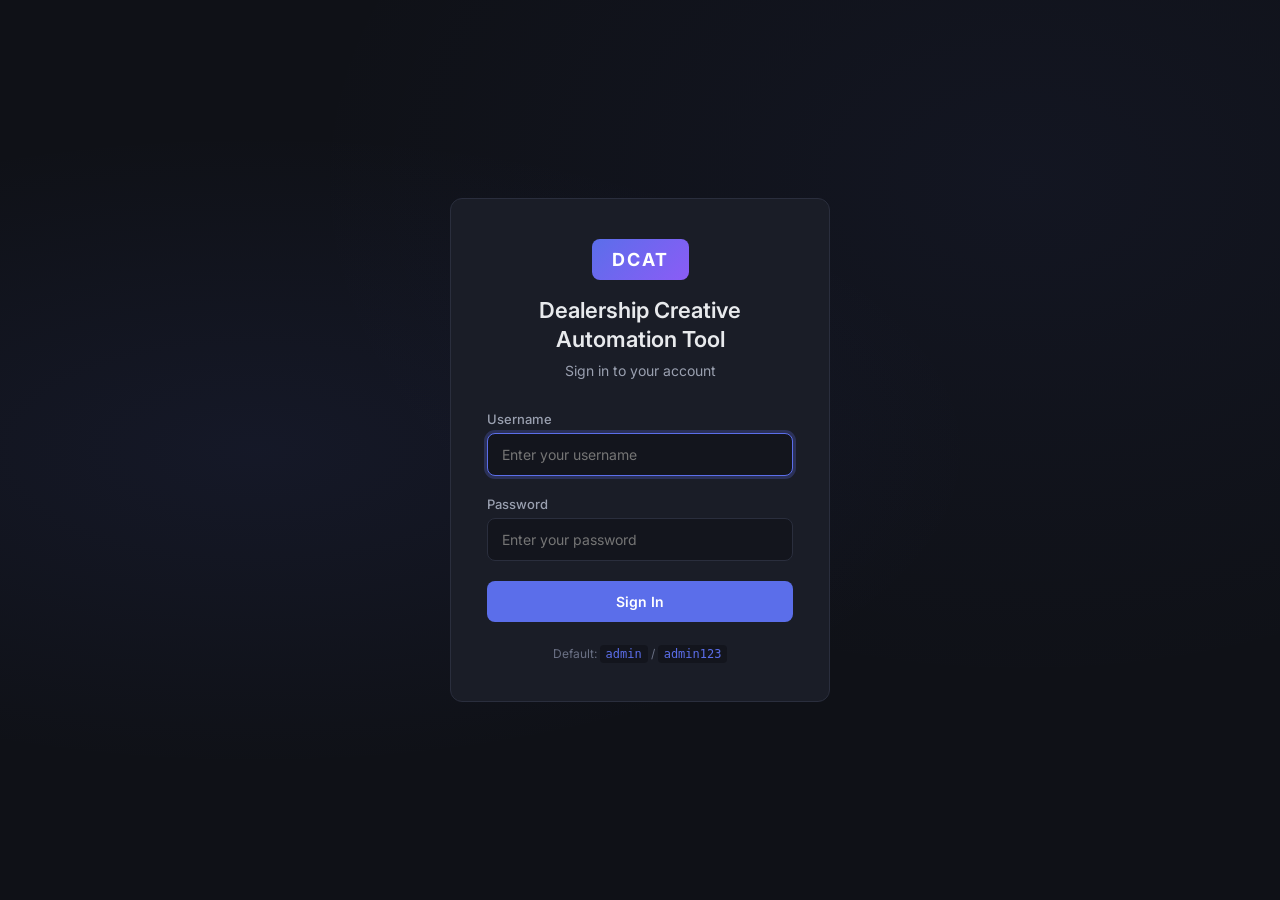
==== frontend/dashboard.html @ 7fcfabf3 "project" ====
<!DOCTYPE html>
<html lang="en">
<head>
    <meta charset="UTF-8">
    <meta name="viewport" content="width=device-width, initial-scale=1.0">
    <title>DCAT - Dashboard</title>
    <meta name="description" content="Generate dealership creatives in bulk">
    <link rel="preconnect" href="https://fonts.googleapis.com">
    <link href="https://fonts.googleapis.com/css2?family=Inter:wght@300;400;500;600;700&display=swap" rel="stylesheet">
    <link rel="stylesheet" href="css/styles.css">
</head>
<body class="dashboard-page">
    <!-- top bar -->
    <header class="topbar">
        <div class="topbar-left">
            <span class="logo-mark small">DCAT</span>
            <h2>Creative Generator</h2>
        </div>
        <div class="topbar-right">
            <span id="userGreeting" class="greeting"></span>
            <button id="logoutBtn" class="btn-ghost">Logout</button>
        </div>
    </header>

    <main class="dashboard-main">
        <!-- left panel: controls -->
        <section class="controls-panel">
            <div class="card">
                <h3 class="card-title">
                    <span class="step-num">1</span>
                    Select Brand
                </h3>
                <select id="accountSelect" class="select-input">
                    <option value="">-- Choose a brand --</option>
                </select>
            </div>

            <div class="card" id="dealerCard" style="display:none;">
                <h3 class="card-title">
                    <span class="step-num">2</span>
                    Select Dealerships
                </h3>
                <div class="dealer-controls">
                    <label class="checkbox-row select-all-row">
                        <input type="checkbox" id="selectAllDealers">
                        <span>Select All</span>
                    </label>
                    <div class="divider"></div>
                    <div id="dealerList" class="dealer-list"></div>
                </div>
            </div>

            <div class="card" id="assetCard" style="display:none;">
                <h3 class="card-title">
                    <span class="step-num">3</span>
                    Logo Options
                </h3>
                <div class="logo-toggle-row">
                    <label class="toggle-label">
                        <span>Enable Logo</span>
                        <label class="switch">
                            <input type="checkbox" id="logoToggle">
                            <span class="slider"></span>
                        </label>
                    </label>
                </div>
                <div id="logoOptions" class="logo-options" style="display:none;">
                    <label class="radio-row">
                        <input type="radio" name="logoVariant" value="dark" checked>
                        <span>Dark Logo</span>
                    </label>
                    <label class="radio-row">
                        <input type="radio" name="logoVariant" value="light">
                        <span>Light Logo</span>
                    </label>
                </div>
            </div>

            <div class="card" id="uploadCard" style="display:none;">
                <h3 class="card-title">
                    <span class="step-num">4</span>
                    Background Image
                </h3>
                <div id="dropZone" class="drop-zone">
                    <div class="drop-zone-inner">
                        <svg class="drop-icon" viewBox="0 0 24 24" fill="none" stroke="currentColor" stroke-width="1.5">
                            <path d="M12 16V4m0 0L8 8m4-4l4 4"/>
                            <path d="M2 17l.621 2.485A2 2 0 004.561 21h14.878a2 2 0 001.94-1.515L22 17"/>
                        </svg>
                        <p>Drag & drop an image here</p>
                        <span class="drop-hint">or click to browse (JPG / PNG)</span>
                    </div>
                    <input type="file" id="bgFileInput" accept=".jpg,.jpeg,.png" style="display:none;">
                </div>
                <div id="bgPreviewWrap" class="bg-preview-wrap" style="display:none;">
                    <img id="bgPreview" class="bg-preview" alt="Background preview">
                    <button id="removeBg" class="btn-icon" title="Remove image">&times;</button>
                </div>
            </div>

            <div class="card" id="formatCard" style="display:none;">
                <h3 class="card-title">
                    <span class="step-num">5</span>
                    Output Format
                </h3>
                <div class="format-options">
                    <label class="format-option">
                        <input type="radio" name="outputFormat" value="square" checked>
                        <div class="format-box">
                            <div class="format-preview square-preview"></div>
                            <span>Square</span>
                            <small>1080 × 1080</small>
                        </div>
                    </label>
                    <label class="format-option">
                        <input type="radio" name="outputFormat" value="portrait">
                        <div class="format-box">
                            <div class="format-preview portrait-preview"></div>
                            <span>Portrait</span>
                            <small>1080 × 1350</small>
                        </div>
                    </label>
                    <label class="format-option">
                        <input type="radio" name="outputFormat" value="story">
                        <div class="format-box">
                            <div class="format-preview story-preview"></div>
                            <span>Story</span>
                            <small>1080 × 1920</small>
                        </div>
                    </label>
                </div>
            </div>

            <div class="card" id="generateCard" style="display:none;">
                <button id="generateBtn" class="btn-generate" disabled>
                    <span class="btn-text">Generate Creatives</span>
                    <span class="btn-loader" style="display:none;">
                        <span class="spinner"></span> Processing...
                    </span>
                </button>
                <div id="progressWrap" class="progress-wrap" style="display:none;">
                    <div class="progress-bar">
                        <div id="progressFill" class="progress-fill"></div>
                    </div>
                    <span id="progressText" class="progress-text">Generating...</span>
                </div>
            </div>
        </section>

        <!-- right panel: results -->
        <section class="results-panel" id="resultsPanel" style="display:none;">
            <div class="results-header">
                <h3>Generated Creatives</h3>
                <button id="downloadAllBtn" class="btn-secondary">
                    <svg viewBox="0 0 24 24" fill="none" stroke="currentColor" stroke-width="2" width="16" height="16">
                        <path d="M12 4v12m0 0l-4-4m4 4l4-4"/>
                        <path d="M4 18h16"/>
                    </svg>
                    Download All (ZIP)
                </button>
            </div>
            <div id="resultsGrid" class="results-grid"></div>
        </section>
    </main>

    <!-- fullscreen preview modal -->
    <div id="previewModal" class="modal" style="display:none;">
        <div class="modal-backdrop"></div>
        <div class="modal-content">
            <button id="closeModal" class="modal-close">&times;</button>
            <img id="modalImage" class="modal-image" alt="Creative preview">
            <div class="modal-actions">
                <a id="modalDownload" href="#" download class="btn-primary">Download</a>
            </div>
        </div>
    </div>

    <script src="js/dashboard.js"></script>
</body>
</html>
---- frontend/css/styles.css ----
/* =========================================
   DCAT Styles
   ========================================= */

:root {
    --bg-dark: #0f1117;
    --bg-card: #1a1d27;
    --bg-card-hover: #222636;
    --bg-input: #13151d;
    --border: #2a2e3d;
    --border-focus: #5b6eea;
    --text-primary: #e8eaed;
    --text-secondary: #9aa0b0;
    --text-muted: #6b7185;
    --accent: #5b6eea;
    --accent-hover: #4d5fd4;
    --accent-glow: rgba(91, 110, 234, 0.25);
    --success: #34d399;
    --danger: #f87171;
    --warning: #fbbf24;
    --radius: 12px;
    --radius-sm: 8px;
    --transition: 0.2s ease;
}

* {
    margin: 0;
    padding: 0;
    box-sizing: border-box;
}

body {
    font-family: 'Inter', -apple-system, BlinkMacSystemFont, sans-serif;
    background: var(--bg-dark);
    color: var(--text-primary);
    min-height: 100vh;
    -webkit-font-smoothing: antialiased;
}

/* ---- LOGIN PAGE ---- */

.login-page {
    display: flex;
    align-items: center;
    justify-content: center;
    background: var(--bg-dark);
    background-image:
        radial-gradient(ellipse at 20% 50%, rgba(91, 110, 234, 0.08) 0%, transparent 50%),
        radial-gradient(ellipse at 80% 20%, rgba(91, 110, 234, 0.05) 0%, transparent 50%);
}

.login-wrapper {
    width: 100%;
    max-width: 420px;
    padding: 20px;
}

.login-card {
    background: var(--bg-card);
    border: 1px solid var(--border);
    border-radius: var(--radius);
    padding: 40px 36px;
    backdrop-filter: blur(10px);
}

.login-header {
    text-align: center;
    margin-bottom: 32px;
}

.logo-mark {
    display: inline-block;
    background: linear-gradient(135deg, var(--accent), #8b5cf6);
    color: #fff;
    font-weight: 700;
    font-size: 18px;
    padding: 10px 20px;
    border-radius: var(--radius-sm);
    letter-spacing: 2px;
    margin-bottom: 16px;
}

.logo-mark.small {
    font-size: 14px;
    padding: 6px 14px;
    margin-bottom: 0;
}

.login-header h1 {
    font-size: 22px;
    font-weight: 600;
    line-height: 1.3;
    margin-bottom: 8px;
}

.subtitle {
    color: var(--text-secondary);
    font-size: 14px;
}

.form-group {
    margin-bottom: 20px;
}

.form-group label {
    display: block;
    font-size: 13px;
    font-weight: 500;
    color: var(--text-secondary);
    margin-bottom: 6px;
}

input[type="text"],
input[type="password"],
.select-input {
    width: 100%;
    padding: 12px 14px;
    background: var(--bg-input);
    border: 1px solid var(--border);
    border-radius: var(--radius-sm);
    color: var(--text-primary);
    font-size: 14px;
    font-family: inherit;
    outline: none;
    transition: border-color var(--transition);
}

input:focus,
.select-input:focus {
    border-color: var(--border-focus);
    box-shadow: 0 0 0 3px var(--accent-glow);
}

.select-input {
    cursor: pointer;
    appearance: none;
    background-image: url("data:image/svg+xml,%3Csvg width='12' height='8' viewBox='0 0 12 8' fill='none' xmlns='http://www.w3.org/2000/svg'%3E%3Cpath d='M1 1.5L6 6.5L11 1.5' stroke='%239aa0b0' stroke-width='1.5' stroke-linecap='round'/%3E%3C/svg%3E");
    background-repeat: no-repeat;
    background-position: right 14px center;
    padding-right: 36px;
}

.select-input option {
    background: var(--bg-card);
    color: var(--text-primary);
}

.error-msg {
    background: rgba(248, 113, 113, 0.1);
    border: 1px solid rgba(248, 113, 113, 0.3);
    color: var(--danger);
    padding: 10px 14px;
    border-radius: var(--radius-sm);
    font-size: 13px;
    margin-bottom: 16px;
}

.btn-primary {
    width: 100%;
    padding: 12px;
    background: var(--accent);
    color: #fff;
    border: none;
    border-radius: var(--radius-sm);
    font-size: 14px;
    font-weight: 600;
    font-family: inherit;
    cursor: pointer;
    transition: background var(--transition), transform 0.1s;
    display: flex;
    align-items: center;
    justify-content: center;
    gap: 8px;
    text-decoration: none;
}

.btn-primary:hover {
    background: var(--accent-hover);
}

.btn-primary:active {
    transform: scale(0.98);
}

.btn-secondary {
    padding: 8px 16px;
    background: transparent;
    color: var(--accent);
    border: 1px solid var(--accent);
    border-radius: var(--radius-sm);
    font-size: 13px;
    font-weight: 500;
    font-family: inherit;
    cursor: pointer;
    transition: all var(--transition);
    display: inline-flex;
    align-items: center;
    gap: 6px;
}

.btn-secondary:hover {
    background: var(--accent);
    color: #fff;
}

.btn-ghost {
    padding: 6px 14px;
    background: transparent;
    color: var(--text-secondary);
    border: 1px solid var(--border);
    border-radius: var(--radius-sm);
    font-size: 13px;
    font-family: inherit;
    cursor: pointer;
    transition: all var(--transition);
}

.btn-ghost:hover {
    color: var(--text-primary);
    border-color: var(--text-secondary);
}

.btn-icon {
    width: 28px;
    height: 28px;
    display: flex;
    align-items: center;
    justify-content: center;
    background: rgba(248, 113, 113, 0.15);
    color: var(--danger);
    border: none;
    border-radius: 50%;
    font-size: 18px;
    cursor: pointer;
    transition: background var(--transition);
}

.btn-icon:hover {
    background: rgba(248, 113, 113, 0.3);
}

.spinner {
    display: inline-block;
    width: 16px;
    height: 16px;
    border: 2px solid rgba(255,255,255,0.3);
    border-top-color: #fff;
    border-radius: 50%;
    animation: spin 0.6s linear infinite;
}

@keyframes spin {
    to { transform: rotate(360deg); }
}

.login-footer {
    margin-top: 24px;
    text-align: center;
}

.login-footer p {
    font-size: 12px;
    color: var(--text-muted);
}

.login-footer code {
    background: var(--bg-input);
    padding: 2px 6px;
    border-radius: 4px;
    font-size: 12px;
    color: var(--accent);
}

/* ---- DASHBOARD ---- */

.topbar {
    display: flex;
    align-items: center;
    justify-content: space-between;
    padding: 12px 24px;
    background: var(--bg-card);
    border-bottom: 1px solid var(--border);
    position: sticky;
    top: 0;
    z-index: 100;
}

.topbar-left {
    display: flex;
    align-items: center;
    gap: 12px;
}

.topbar-left h2 {
    font-size: 16px;
    font-weight: 500;
    color: var(--text-secondary);
}

.topbar-right {
    display: flex;
    align-items: center;
    gap: 12px;
}

.greeting {
    font-size: 13px;
    color: var(--text-muted);
}

.dashboard-main {
    display: flex;
    gap: 24px;
    padding: 24px;
    max-width: 1400px;
    margin: 0 auto;
    min-height: calc(100vh - 57px);
}

.controls-panel {
    width: 380px;
    flex-shrink: 0;
    display: flex;
    flex-direction: column;
    gap: 16px;
}

.results-panel {
    flex: 1;
    min-width: 0;
}

.card {
    background: var(--bg-card);
    border: 1px solid var(--border);
    border-radius: var(--radius);
    padding: 20px;
    transition: border-color var(--transition);
}

.card:hover {
    border-color: #3a3f52;
}

.card-title {
    font-size: 14px;
    font-weight: 600;
    margin-bottom: 14px;
    display: flex;
    align-items: center;
    gap: 10px;
}

.step-num {
    display: inline-flex;
    align-items: center;
    justify-content: center;
    width: 24px;
    height: 24px;
    background: var(--accent);
    color: #fff;
    font-size: 12px;
    font-weight: 700;
    border-radius: 50%;
    flex-shrink: 0;
}

/* dealer checkboxes */
.dealer-controls {
    max-height: 200px;
    overflow-y: auto;
}

.dealer-list {
    display: flex;
    flex-direction: column;
    gap: 2px;
}

.checkbox-row, .radio-row {
    display: flex;
    align-items: center;
    gap: 10px;
    padding: 8px 10px;
    border-radius: 6px;
    cursor: pointer;
    font-size: 13px;
    transition: background var(--transition);
}

.checkbox-row:hover, .radio-row:hover {
    background: var(--bg-card-hover);
}

.select-all-row {
    font-weight: 600;
    color: var(--accent);
}

.divider {
    height: 1px;
    background: var(--border);
    margin: 6px 0;
}

/* toggle switch */
.logo-toggle-row {
    margin-bottom: 12px;
}

.toggle-label {
    display: flex;
    align-items: center;
    justify-content: space-between;
    font-size: 14px;
    cursor: pointer;
}

.switch {
    position: relative;
    width: 44px;
    height: 24px;
    display: inline-block;
}

.switch input {
    opacity: 0;
    width: 0;
    height: 0;
}

.slider {
    position: absolute;
    top: 0;
    left: 0;
    right: 0;
    bottom: 0;
    background: var(--border);
    border-radius: 24px;
    transition: background var(--transition);
    cursor: pointer;
}

.slider::before {
    content: "";
    position: absolute;
    width: 18px;
    height: 18px;
    left: 3px;
    top: 3px;
    background: #fff;
    border-radius: 50%;
    transition: transform var(--transition);
}

.switch input:checked + .slider {
    background: var(--accent);
}

.switch input:checked + .slider::before {
    transform: translateX(20px);
}

.logo-options {
    display: flex;
    flex-direction: column;
    gap: 2px;
    margin-top: 8px;
}

/* drop zone */
.drop-zone {
    border: 2px dashed var(--border);
    border-radius: var(--radius);
    padding: 32px 20px;
    text-align: center;
    cursor: pointer;
    transition: all var(--transition);
}

.drop-zone:hover, .drop-zone.dragover {
    border-color: var(--accent);
    background: rgba(91, 110, 234, 0.05);
}

.drop-icon {
    width: 36px;
    height: 36px;
    color: var(--text-muted);
    margin-bottom: 10px;
}

.drop-zone p {
    font-size: 14px;
    color: var(--text-secondary);
    margin-bottom: 4px;
}

.drop-hint {
    font-size: 12px;
    color: var(--text-muted);
}

.bg-preview-wrap {
    position: relative;
    border-radius: var(--radius);
    overflow: hidden;
    margin-top: 10px;
}

.bg-preview {
    width: 100%;
    height: 180px;
    object-fit: cover;
    border-radius: var(--radius);
    display: block;
}

.bg-preview-wrap .btn-icon {
    position: absolute;
    top: 8px;
    right: 8px;
}

/* format selector */
.format-options {
    display: flex;
    gap: 10px;
}

.format-option {
    flex: 1;
    cursor: pointer;
}

.format-option input {
    display: none;
}

.format-box {
    text-align: center;
    padding: 14px 8px;
    border: 2px solid var(--border);
    border-radius: var(--radius-sm);
    transition: all var(--transition);
}

.format-option input:checked + .format-box {
    border-color: var(--accent);
    background: rgba(91, 110, 234, 0.08);
}

.format-preview {
    margin: 0 auto 8px;
    background: var(--border);
    border-radius: 3px;
}

.square-preview {
    width: 36px;
    height: 36px;
}

.portrait-preview {
    width: 36px;
    height: 45px;
}

.story-preview {
    width: 28px;
    height: 50px;
}

.format-box span {
    display: block;
    font-size: 13px;
    font-weight: 500;
    margin-bottom: 2px;
}

.format-box small {
    font-size: 11px;
    color: var(--text-muted);
}

/* generate button */
.btn-generate {
    width: 100%;
    padding: 14px;
    background: linear-gradient(135deg, var(--accent), #8b5cf6);
    color: #fff;
    border: none;
    border-radius: var(--radius-sm);
    font-size: 15px;
    font-weight: 600;
    font-family: inherit;
    cursor: pointer;
    transition: opacity var(--transition), transform 0.1s;
    display: flex;
    align-items: center;
    justify-content: center;
    gap: 8px;
}

.btn-generate:hover:not(:disabled) {
    opacity: 0.9;
}

.btn-generate:active:not(:disabled) {
    transform: scale(0.98);
}

.btn-generate:disabled {
    opacity: 0.5;
    cursor: not-allowed;
}

.progress-wrap {
    margin-top: 12px;
}

.progress-bar {
    height: 6px;
    background: var(--bg-input);
    border-radius: 3px;
    overflow: hidden;
}

.progress-fill {
    height: 100%;
    width: 0%;
    background: linear-gradient(90deg, var(--accent), #8b5cf6);
    border-radius: 3px;
    transition: width 0.3s ease;
}

.progress-text {
    display: block;
    font-size: 12px;
    color: var(--text-muted);
    margin-top: 6px;
    text-align: center;
}

/* results */
.results-header {
    display: flex;
    align-items: center;
    justify-content: space-between;
    margin-bottom: 16px;
}

.results-header h3 {
    font-size: 18px;
    font-weight: 600;
}

.results-grid {
    display: grid;
    grid-template-columns: repeat(auto-fill, minmax(240px, 1fr));
    gap: 16px;
}

.result-card {
    background: var(--bg-card);
    border: 1px solid var(--border);
    border-radius: var(--radius);
    overflow: hidden;
    transition: all var(--transition);
    cursor: pointer;
}

.result-card:hover {
    border-color: var(--accent);
    transform: translateY(-2px);
    box-shadow: 0 8px 24px rgba(0, 0, 0, 0.3);
}

.result-card img {
    width: 100%;
    aspect-ratio: 1;
    object-fit: cover;
    display: block;
}

.result-card-info {
    padding: 10px 14px;
    display: flex;
    align-items: center;
    justify-content: space-between;
}

.result-card-info span {
    font-size: 13px;
    color: var(--text-secondary);
    white-space: nowrap;
    overflow: hidden;
    text-overflow: ellipsis;
}

.result-card-info a {
    color: var(--accent);
    font-size: 12px;
    text-decoration: none;
    font-weight: 500;
    flex-shrink: 0;
}

.result-card-info a:hover {
    text-decoration: underline;
}

.result-error {
    padding: 14px;
    background: rgba(248, 113, 113, 0.08);
    border: 1px solid rgba(248, 113, 113, 0.2);
    border-radius: var(--radius);
    color: var(--danger);
    font-size: 13px;
}

/* modal */
.modal {
    position: fixed;
    top: 0;
    left: 0;
    width: 100%;
    height: 100%;
    z-index: 1000;
    display: flex;
    align-items: center;
    justify-content: center;
}

.modal-backdrop {
    position: absolute;
    top: 0;
    left: 0;
    width: 100%;
    height: 100%;
    background: rgba(0, 0, 0, 0.8);
    backdrop-filter: blur(4px);
}

.modal-content {
    position: relative;
    max-width: 90vw;
    max-height: 90vh;
    display: flex;
    flex-direction: column;
    align-items: center;
    gap: 16px;
}

.modal-close {
    position: absolute;
    top: -40px;
    right: 0;
    background: none;
    border: none;
    color: #fff;
    font-size: 28px;
    cursor: pointer;
    opacity: 0.7;
    transition: opacity var(--transition);
}

.modal-close:hover {
    opacity: 1;
}

.modal-image {
    max-width: 100%;
    max-height: 75vh;
    border-radius: var(--radius);
    object-fit: contain;
}

.modal-actions {
    display: flex;
    gap: 12px;
}

.modal-actions .btn-primary {
    width: auto;
    padding: 10px 24px;
}

/* responsive */
@media (max-width: 900px) {
    .dashboard-main {
        flex-direction: column;
    }
    .controls-panel {
        width: 100%;
    }
    .format-options {
        flex-wrap: wrap;
    }
}

/* scrollbar */
::-webkit-scrollbar {
    width: 6px;
}
::-webkit-scrollbar-track {
    background: transparent;
}
::-webkit-scrollbar-thumb {
    background: var(--border);
    border-radius: 3px;
}
::-webkit-scrollbar-thumb:hover {
    background: var(--text-muted);
}

/* fade-in animation for cards */
@keyframes fadeInUp {
    from {
        opacity: 0;
        transform: translateY(12px);
    }
    to {
        opacity: 1;
        transform: translateY(0);
    }
}

.card.visible {
    animation: fadeInUp 0.3s ease forwards;
}
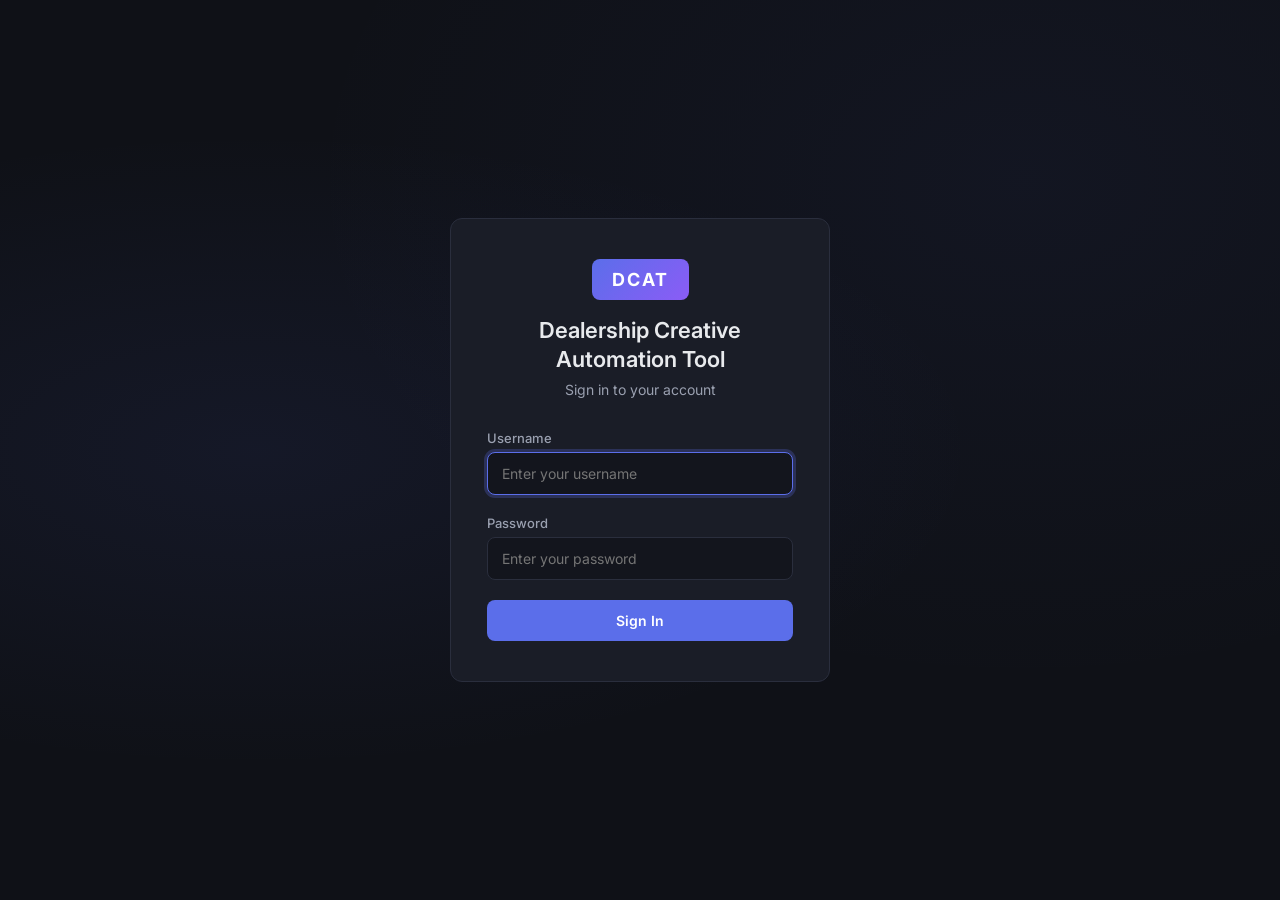
==== commit 34dafb0d: "projectupdate" ====
--- a/frontend/dashboard.html
+++ b/frontend/dashboard.html
@@ -109,7 +109,7 @@
                         <div class="format-box">
                             <div class="format-preview square-preview"></div>
                             <span>Square</span>
-                            <small>1080 × 1080</small>
+                            <small>1080 × 1080<br>270px Safe Zone</small>
                         </div>
                     </label>
                     <label class="format-option">
@@ -117,7 +117,7 @@
                         <div class="format-box">
                             <div class="format-preview portrait-preview"></div>
                             <span>Portrait</span>
-                            <small>1080 × 1350</small>
+                            <small>1080 × 1350<br>338px Safe Zone</small>
                         </div>
                     </label>
                     <label class="format-option">
@@ -125,7 +125,7 @@
                         <div class="format-box">
                             <div class="format-preview story-preview"></div>
                             <span>Story</span>
-                            <small>1080 × 1920</small>
+                            <small>1080 × 1920<br>480px Safe Zone</small>
                         </div>
                     </label>
                 </div>
